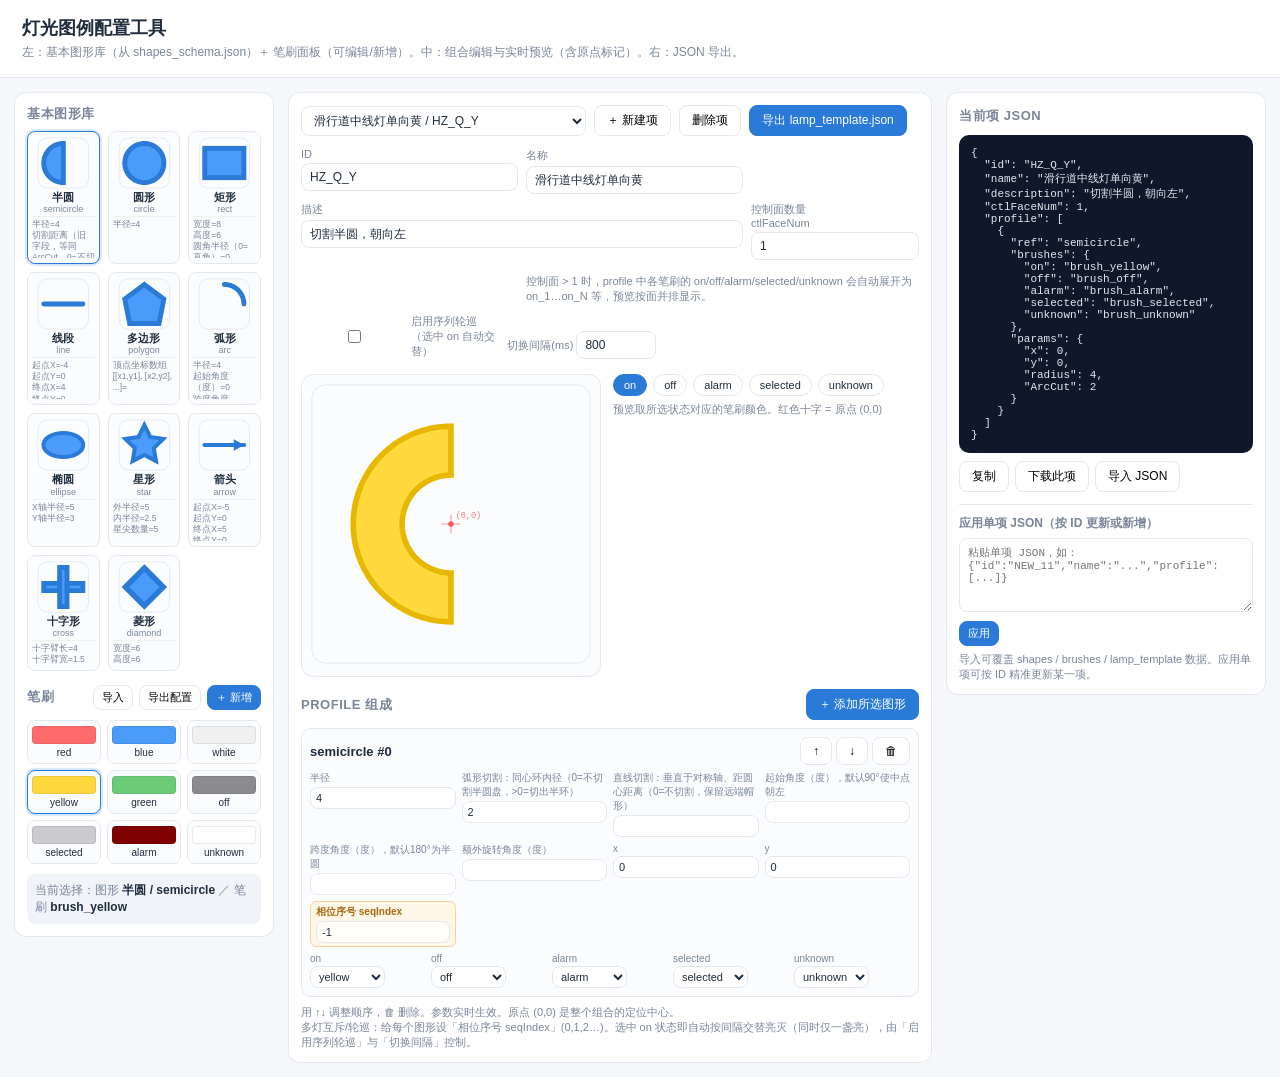
==== legend_editor.html @ 89cc8a4d "update" ====
<!DOCTYPE html>
<html lang="zh-CN">
<head>
<meta charset="utf-8"/>
<meta name="viewport" content="width=device-width, initial-scale=1"/>
<title>灯光图例配置工具</title>
<style>
  :root{
    --bg:#F5F7FA; --panel:#FFFFFF; --line:#E3E8EF; --ink:#1F2D3D;
    --muted:#7A8699; --accent:#2A7AD8; --accent2:#E6B800; --danger:#EF4444;
  }
  *{box-sizing:border-box}
  body{margin:0;font-family:-apple-system,"PingFang SC","Microsoft YaHei",sans-serif;
       background:var(--bg);color:var(--ink);font-size:13px}
  header{padding:16px 22px;background:var(--panel);border-bottom:1px solid var(--line)}
  header h1{margin:0;font-size:18px}
  header p{margin:4px 0 0;color:var(--muted);font-size:12px}
  .layout{display:grid;grid-template-columns:260px 1fr 320px;gap:14px;padding:14px;align-items:start}
  .panel{background:var(--panel);border:1px solid var(--line);border-radius:12px;padding:12px}
  .panel h2{font-size:13px;margin:2px 0 10px;color:var(--muted);font-weight:600;
            text-transform:uppercase;letter-spacing:.04em}

  /* ---- gallery (compact, full visibility) ---- */
  .gallery{display:grid;grid-template-columns:repeat(3,1fr);gap:8px}
  .gcard{border:1px solid var(--line);border-radius:8px;padding:5px 4px;text-align:center;
         cursor:pointer;background:#FBFCFE;transition:.15s;overflow:hidden}
  .gcard:hover{border-color:var(--accent)}
  .gcard.active{border-color:var(--accent);box-shadow:0 0 0 2px rgba(42,122,216,.18)}
  .gcard svg{display:block;margin:0 auto 2px;max-height:52px}
  .gcard .gname{font-size:11px;font-weight:600;color:var(--ink);margin-bottom:0;line-height:1.2}
  .gcard .gtype{font-size:9px;color:var(--muted);margin-bottom:2px}
  .gcard .ghint{font-size:8.5px;color:var(--muted);line-height:1.3;text-align:left;
                border-top:1px solid rgba(0,0,0,.05);padding-top:2px;margin-top:1px;
                max-height:42px;overflow:hidden}

  /* ---- swatches (editable) ---- */
  .swatches{display:grid;grid-template-columns:repeat(3,1fr);gap:6px}
  .sw{border:1px solid var(--line);border-radius:8px;padding:5px 4px;text-align:center;cursor:pointer;
      font-size:10px;background:#FBFCFE;transition:.12s;position:relative}
  .sw:hover{border-color:var(--accent)}
  .sw.active{border-color:var(--accent);box-shadow:0 0 0 2px rgba(42,122,216,.18)}
  .sw .chip{width:100%;height:18px;border-radius:4px;margin-bottom:3px;border:1px solid rgba(0,0,0,.08);
            position:relative;cursor:pointer}
  .sw .sname{font-size:10px;color:var(--ink);font-weight:500}
  .sw .del-btn{position:absolute;top:-4px;right:-4px;width:16px;height:16px;border-radius:50%;
               background:var(--danger);color:#fff;font-size:10px;line-height:16px;
               cursor:pointer;display:none;z-index:2}
  .sw:hover .del-btn{display:block}

  /* ---- brush editor panel ---- */
  .brush-editor{border:1px solid var(--line);border-radius:10px;padding:10px;margin-top:10px;
                 background:#FAFBFC;display:none}
  .brush-editor.open{display:block}
  .brush-editor h3{font-size:12px;margin:0 0 8px;color:var(--ink)}
  .brow{display:flex;gap:6px;align-items:center;margin-bottom:6px}
  .brow label{font-size:10px;color:var(--muted);min-width:52px}
  .brow input[type="text"],.brow input[type="number"],.brow input[type="color"]
        {font-size:11px;border:1px solid var(--line);border-radius:6px;padding:4px 6px}
  .brow input[type="color"]{width:32px;height:24px;padding:1px;cursor:pointer}
  .brow .color-wrap{display:flex;align-items:center;gap:4px}
  .brow .color-wrap span{font-size:10px;font-family:monospace}

  .status{margin-top:10px;font-size:12px;color:var(--muted);background:#F0F4F9;border-radius:8px;padding:8px}
  .status b{color:var(--ink)}

  .toolbar{display:flex;flex-wrap:wrap;gap:8px;align-items:center;margin-bottom:12px}
  select,input,textarea{font-family:inherit;font-size:12px;border:1px solid var(--line);
            border-radius:8px;padding:6px 8px;background:#fff;color:var(--ink)}
  button{cursor:pointer;border:1px solid var(--line);background:#fff;border-radius:8px;
         padding:6px 12px;font-size:12px;transition:.12s}
  button:hover{border-color:var(--accent);color:var(--accent)}
  button.primary{background:var(--accent);color:#fff;border-color:var(--accent)}
  button.danger:hover{border-color:var(--danger);color:var(--danger)}
  button.sm{padding:4px 8px;font-size:11px}
  .meta{display:grid;grid-template-columns:repeat(2,1fr);gap:8px;margin-bottom:12px}
  .meta label{display:block;font-size:11px;color:var(--muted);margin-bottom:3px}
  .meta input,.meta textarea{width:100%}
  .row{display:flex;gap:8px;align-items:center}
  .preview-wrap{display:flex;gap:12px;align-items:flex-start;margin-bottom:12px}
  .preview-box{flex:0 0 300px;background:#FBFCFE;border:1px solid var(--line);border-radius:12px;
               padding:8px;position:relative;overflow:hidden}
  .statebar{display:flex;gap:6px;flex-wrap:wrap;align-items:center}
  .pill{padding:4px 10px;border-radius:999px;border:1px solid var(--line);cursor:pointer;font-size:11px;background:#fff}
  .pill.active{background:var(--accent);color:#fff;border-color:var(--accent)}
  .prof-head{display:flex;justify-content:space-between;align-items:center;margin:6px 0 8px}
  .entry{border:1px solid var(--line);border-radius:10px;padding:8px;margin-bottom:8px;background:#FBFCFE}
  .entry .top{display:flex;justify-content:space-between;align-items:center;margin-bottom:6px}
  .entry .ref{font-weight:600}
  .entry .mini{display:flex;gap:4px}
  .params{display:grid;grid-template-columns:repeat(4,1fr);gap:6px}
  .params label{font-size:10px;color:var(--muted);display:block;margin-bottom:2px}
  .params input,.params textarea{width:100%;padding:4px 5px;font-size:11px}
  .brushes-row{display:grid;grid-template-columns:repeat(5,1fr);gap:5px;margin-top:6px}
  .brushes-row label{font-size:10px;color:var(--muted);display:block;margin-bottom:2px}
  .brushes-row select{padding:3px 4px;font-size:11px}
  .face-label{grid-column:1/5;font-size:10px;font-weight:600;color:var(--accent);
              background:#EAF1FB;padding:2px 6px;border-radius:5px;margin-top:4px}
  /* ---- sequence / phase control field ---- */
  .seq-idx-field{background:#FEF6E7;border:1px solid #F2D49B;border-radius:6px;padding:3px 5px}
  .seq-idx-field label{color:#A86A12 !important;font-weight:600}
  .seq-idx-field input{background:#FFFDF7}
  .seq-note{grid-column:1/5;font-size:9.5px;color:#A86A12;background:#FEF6E7;
            border:1px solid #F2D49B;border-radius:5px;padding:3px 6px;margin-top:4px;line-height:1.4}
  .pill.seq{background:#FFF7E6;border-color:#F2D49B;color:#A86A12}
  .pill.seq.active{background:#E6A817;color:#fff;border-color:#E6A817}
  pre{background:#0F172A;color:#E2E8F0;padding:12px;border-radius:10px;font-size:11px;
      max-height:62vh;overflow:auto;white-space:pre-wrap;margin:0}
  .right .btns{display:flex;gap:6px;margin-top:8px;flex-wrap:wrap}
  .hint{font-size:11px;color:var(--muted);margin-top:6px}
  .err{color:var(--danger);font-size:11px;min-height:14px}

  /* ---- brush blink animation (driven per-brush) ---- */
  @keyframes blinkAnim{0%,100%{opacity:1}50%{opacity:0.12}}
  .blink{animation:blinkAnim 700ms ease-in-out infinite}
</style>
</head>
<body>
<header>
  <h1>灯光图例配置工具</h1>
  <p>左：基本图形库（从 shapes_schema.json）＋ 笔刷面板（可编辑/新增）。中：组合编辑与实时预览（含原点标记）。右：JSON 导出。</p>
</header>
<div class="layout">
  <aside class="panel left">
    <div style="display:flex;justify-content:space-between;align-items:center;margin-bottom:8px">
      <h2 style="margin:0">基本图形库</h2>
    </div>
    <div id="gallery" class="gallery"></div>

    <h2 style="margin-top:14px;display:flex;justify-content:space-between;align-items:center">
      笔刷
      <span style="display:flex;gap:6px;flex-wrap:wrap">
        <button id="importBrushes" class="sm">导入</button>
        <button id="exportBrushes" class="sm">导出配置</button>
        <button id="addBrushBtn" class="sm primary">＋ 新增</button>
      </span>
    </h2>
    <div id="swatches" class="swatches"></div>
    <input type="file" id="brushFileIn" accept=".json" style="display:none"/>

    <!-- brush editor -->
    <div id="brushEditor" class="brush-editor">
      <h3>编辑笔刷 <span id="editBrushId" style="color:var(--accent)"></span></h3>
      <div class="brow"><label>ID</label><input id="be_id" placeholder="brush_xxx"/></div>
      <div class="brow"><label>填充色</label><div class="color-wrap"><input type="color" id="be_fill"/><span id="be_fill_txt"></span></div></div>
      <div class="brow"><label>描边色</label><div class="color-wrap"><input type="color" id="be_stroke"/><span id="be_stroke_txt"></span></div></div>
      <div class="brow"><label>描边宽</label><input type="number" id="be_sw" min="0" step="any"/></div>
      <div class="brow"><label>填充不透明</label><input type="number" id="be_fop" min="0" max="1" step="any"/></div>
      <div class="brow"><label>描边不透明</label><input type="number" id="be_sop" min="0" max="1" step="any"/></div>
      <div class="brow"><label><input type="checkbox" id="be_blink"/> 闪烁</label><input type="number" id="be_bint" min="0" step="any" placeholder="间隔ms 700" style="width:90px"/></div>
      <div class="brow" style="justify-content:flex-end;gap:6px;margin-top:8px">
        <button id="be_save" class="primary sm">保存</button>
        <button id="be_cancel" class="sm">取消</button>
      </div>
    </div>

    <div class="status">当前选择：图形 <b id="selShape">—</b> ／ 笔刷 <b id="selBrush">—</b></div>
  </aside>

  <main class="center panel">
    <div class="toolbar">
      <select id="itemSelect" title="选择要编辑的项"></select>
      <button id="newItem">＋ 新建项</button>
      <button id="delItem" class="danger">删除项</button>
      <button id="saveAll" class="primary">导出 lamp_template.json</button>
    </div>
    <div class="meta">
      <div><label>ID</label><input id="m_id" placeholder="如 HZ_Q_Y"/></div>
      <div><label>名称</label><input id="m_name" placeholder="滑行道中线灯单向黄"/></div>
      <div style="grid-column:1/3"><label>描述</label><input id="m_desc" placeholder="切割半圆，朝向左"/></div>
      <div><label>控制面数量<br/>ctlFaceNum</label><input id="m_ctlFaceNum" type="number" min="1" step="1" value="1"/></div>
      <div class="hint" style="grid-column:2/4">控制面 > 1 时，profile 中各笔刷的 on/off/alarm/selected/unknown 会自动展开为 on_1…on_N 等，预览按面并排显示。</div>
      <div style="grid-column:1/4;display:flex;gap:10px;align-items:flex-end;margin-top:2px">
        <label style="display:flex;gap:4px;align-items:center;font-size:11px;color:var(--muted)">
          <input type="checkbox" id="m_seqEnable"/> 启用序列轮巡（选中 on 自动交替）
        </label>
        <label style="font-size:11px;color:var(--muted)">切换间隔(ms)
          <input id="m_seqInterval" type="number" min="50" step="any" value="800" style="width:80px"/>
        </label>
      </div>
    </div>

    <div class="preview-wrap">
      <div class="preview-box"><div id="preview"></div></div>
      <div style="flex:1">
        <div class="statebar" id="statebar"></div>
        <div class="hint" id="previewHint">预览取所选状态对应的笔刷颜色。红色十字 = 原点 (0,0)</div>
      </div>
    </div>

    <div class="prof-head">
      <h2 style="margin:0">profile 组成</h2>
      <button id="addShape" class="primary">＋ 添加所选图形</button>
    </div>
    <div id="profileList"></div>
    <div class="hint">用 ↑↓ 调整顺序，🗑 删除。参数实时生效。原点 (0,0) 是整个组合的定位中心。<br/>
      多灯互斥/轮巡：给每个图形设「相位序号 seqIndex」(0,1,2…)。选中 on 状态即自动按间隔交替亮灭（同时仅一盏亮），由「启用序列轮巡」与「切换间隔」控制。</div>
  </main>

  <aside class="panel right">
    <h2>当前项 JSON</h2>
    <pre id="jsonOut"></pre>
    <div class="btns">
      <button id="copyJson">复制</button>
      <button id="downloadItem">下载此项</button>
      <button id="importBtn">导入 JSON</button>
      <input type="file" id="fileIn" accept=".json" style="display:none"/>
    </div>

    <!-- apply single item JSON -->
    <div style="margin-top:12px;border-top:1px solid var(--line);padding-top:10px">
      <h3 style="font-size:12px;margin:0 0 6px;color:var(--muted)">应用单项 JSON（按 ID 更新或新增）</h3>
      <textarea id="applyItemText" rows="5" placeholder='粘贴单项 JSON，如：{&quot;id&quot;:&quot;NEW_11&quot;,&quot;name&quot;:&quot;...&quot;,&quot;profile&quot;:[...]}' style="width:100%;font-size:11px;font-family:monospace;border-radius:8px"></textarea>
      <div style="display:flex;gap:6px;margin-top:6px">
        <button id="applyItemBtn" class="primary sm">应用</button>
        <span id="applyErr" class="err"></span>
      </div>
    </div>

    <div class="hint">导入可覆盖 shapes / brushes / lamp_template 数据。应用单项可按 ID 精准更新某一项。</div>
  </aside>
</div>
<script>
const SHAPES = {"version": "1.0", "description": "基础图形库 - 定义所有基本图形的参数结构", "shapes": {"semicircle": {"description": "半圆 - 默认朝向左侧 (startAngle=90, spanAngle=180)", "type": "semicircle", "defaultParams": {"radius": 4, "cutDistance": 0, "startAngle": 90, "spanAngle": 180, "rotation": 0, "fill": "${brush}", "stroke": "${brush.strokeColor}", "strokeWidth": "${brush.strokeWidth}", "opacity": "${brush.opacity}"}, "paramDescriptions": {"radius": "半径", "cutDistance": "切割距离（旧字段，等同 ArcCut，0=不切割，>0=保留不含圆心的部分）", "ArcCut": "弧形切割：同心环内径（0=不切割半圆盘，>0=切出半环）", "LineCut": "直线切割：垂直于对称轴、距圆心距离（0=不切割，保留远端帽形）", "startAngle": "起始角度（度），默认90°使中点朝左", "spanAngle": "跨度角度（度），默认180°为半圆", "rotation": "额外旋转角度（度）", "fill": "填充颜色", "stroke": "描边颜色", "strokeWidth": "描边宽度"}}, "circle": {"description": "圆形", "type": "circle", "defaultParams": {"radius": 4, "fill": "${brush}", "stroke": "${brush.strokeColor}", "strokeWidth": "${brush.strokeWidth}", "opacity": "${brush.opacity}"}, "paramDescriptions": {"radius": "半径", "fill": "填充颜色", "stroke": "描边颜色", "strokeWidth": "描边宽度"}}, "rect": {"description": "矩形（支持圆角）", "type": "rect", "defaultParams": {"width": 8, "height": 6, "rx": 0, "fill": "${brush}", "stroke": "${brush.strokeColor}", "strokeWidth": "${brush.strokeWidth}", "opacity": "${brush.opacity}"}, "paramDescriptions": {"width": "宽度", "height": "高度", "rx": "圆角半径（0=直角）", "fill": "填充颜色", "stroke": "描边颜色", "strokeWidth": "描边宽度"}}, "line": {"description": "线段", "type": "line", "defaultParams": {"x1": -4, "y1": 0, "x2": 4, "y2": 0, "stroke": "${brush.strokeColor}", "strokeWidth": "${brush.strokeWidth}", "opacity": "${brush.opacity}"}, "paramDescriptions": {"x1": "起点X", "y1": "起点Y", "x2": "终点X", "y2": "终点Y", "stroke": "描边颜色", "strokeWidth": "描边宽度"}}, "polygon": {"description": "多边形", "type": "polygon", "defaultParams": {"points": [], "fill": "${brush}", "stroke": "${brush.strokeColor}", "strokeWidth": "${brush.strokeWidth}", "opacity": "${brush.opacity}"}, "paramDescriptions": {"points": "顶点坐标数组 [[x1,y1], [x2,y2], ...]", "fill": "填充颜色", "stroke": "描边颜色", "strokeWidth": "描边宽度"}}, "arc": {"description": "弧形", "type": "arc", "defaultParams": {"radius": 4, "startAngle": 0, "spanAngle": 90, "stroke": "${brush.strokeColor}", "strokeWidth": "${brush.strokeWidth}", "opacity": "${brush.opacity}"}, "paramDescriptions": {"radius": "半径", "startAngle": "起始角度（度）", "spanAngle": "跨度角度（度）", "stroke": "描边颜色", "strokeWidth": "描边宽度"}}, "ellipse": {"description": "椭圆", "type": "ellipse", "defaultParams": {"rx": 5, "ry": 3, "fill": "${brush}", "stroke": "${brush.strokeColor}", "strokeWidth": "${brush.strokeWidth}", "opacity": "${brush.opacity}"}, "paramDescriptions": {"rx": "X轴半径", "ry": "Y轴半径", "fill": "填充颜色", "stroke": "描边颜色", "strokeWidth": "描边宽度"}}, "star": {"description": "星形", "type": "star", "defaultParams": {"outerRadius": 5, "innerRadius": 2.5, "numPoints": 5, "fill": "${brush}", "stroke": "${brush.strokeColor}", "strokeWidth": "${brush.strokeWidth}", "opacity": "${brush.opacity}"}, "paramDescriptions": {"outerRadius": "外半径", "innerRadius": "内半径", "numPoints": "星尖数量", "fill": "填充颜色", "stroke": "描边颜色", "strokeWidth": "描边宽度"}}, "arrow": {"description": "箭头", "type": "arrow", "defaultParams": {"x1": -5, "y1": 0, "x2": 5, "y2": 0, "headSize": 3, "fill": "${brush}", "stroke": "${brush.strokeColor}", "strokeWidth": "${brush.strokeWidth}", "opacity": "${brush.opacity}"}, "paramDescriptions": {"x1": "起点X", "y1": "起点Y", "x2": "终点X", "y2": "终点Y", "headSize": "箭头大小", "fill": "填充颜色", "stroke": "描边颜色", "strokeWidth": "描边宽度"}}, "cross": {"description": "十字形", "type": "cross", "defaultParams": {"size": 4, "width": 1.5, "fill": "${brush}", "stroke": "${brush.strokeColor}", "strokeWidth": "${brush.strokeWidth}", "opacity": "${brush.opacity}"}, "paramDescriptions": {"size": "十字臂长", "width": "十字臂宽", "fill": "填充颜色", "stroke": "描边颜色", "strokeWidth": "描边宽度"}}, "diamond": {"description": "菱形", "type": "diamond", "defaultParams": {"width": 6, "height": 6, "fill": "${brush}", "stroke": "${brush.strokeColor}", "strokeWidth": "${brush.strokeWidth}", "opacity": "${brush.opacity}"}, "paramDescriptions": {"width": "宽度", "height": "高度", "fill": "填充颜色", "stroke": "描边颜色", "strokeWidth": "描边宽度"}}}};
const BRUSHES = [{"id": "brush_red", "fillColor": "#FF6B6B", "strokeColor": "#CC4444", "strokeWidth": 1, "fillOpacity": 1, "strokeOpacity": 1, "blinkEnable": false, "blinkIntervalMs": 700}, {"id": "brush_blue", "fillColor": "#4A9BFA", "strokeColor": "#2A7AD8", "strokeWidth": 1, "fillOpacity": 1, "strokeOpacity": 1, "blinkEnable": false, "blinkIntervalMs": 700}, {"id": "brush_white", "fillColor": "#F0F0F0", "strokeColor": "#D0D0D0", "strokeWidth": 1, "fillOpacity": 1, "strokeOpacity": 1, "blinkEnable": false, "blinkIntervalMs": 700}, {"id": "brush_yellow", "fillColor": "#FFD93D", "strokeColor": "#E6B800", "strokeWidth": 1, "fillOpacity": 1, "strokeOpacity": 1, "blinkEnable": false, "blinkIntervalMs": 700}, {"id": "brush_green", "fillColor": "#6BCB77", "strokeColor": "#4AA85A", "strokeWidth": 1, "fillOpacity": 1, "strokeOpacity": 1, "blinkEnable": false, "blinkIntervalMs": 700}, {"id": "brush_off", "fillColor": "#8A8A8F", "strokeColor": "#8A8A8F", "strokeWidth": 1, "fillOpacity": 1, "strokeOpacity": 1, "blinkEnable": false, "blinkIntervalMs": 700}, {"id": "brush_selected", "fillColor": "#CBCBCD", "strokeColor": "#F2F2F2", "strokeWidth": 2, "fillOpacity": 1, "strokeOpacity": 1, "blinkEnable": false, "blinkIntervalMs": 700}, {"id": "brush_alarm", "fillColor": "#800000", "strokeColor": "#F2F2F2", "strokeWidth": 2, "fillOpacity": 1, "strokeOpacity": 1, "blinkEnable": true, "blinkIntervalMs": 700}, {"id": "brush_unknown", "fillColor": "#FFFFFF", "strokeColor": "#FFFFFF", "strokeWidth": 2, "fillOpacity": 1, "strokeOpacity": 1, "blinkEnable": false, "blinkIntervalMs": 700}];
let LAMP = [{"id": "HZ_Q_Y", "name": "滑行道中线灯单向黄", "description": "切割半圆，朝向左", "ctlFaceNum": 1, "profile": [{"ref": "semicircle", "brushes": {"on": "brush_yellow", "off": "brush_off", "alarm": "brush_alarm", "selected": "brush_selected", "unknown": "brush_unknown"}, "params": {"x": 0, "y": 0, "radius": 4, "ArcCut": 2}}]}, {"id": "HZ_Q_YY", "name": "滑行道中线灯双向黄", "description": "两个半圆组成双向灯", "ctlFaceNum": 1, "profile": [{"ref": "semicircle", "brushes": {"on": "brush_yellow", "off": "brush_off", "alarm": "brush_alarm", "selected": "brush_selected", "unknown": "brush_unknown"}, "params": {"x": 0, "y": 0, "radius": 4, "startAngle": 90, "spanAngle": 180}}, {"ref": "semicircle", "brushes": {"on": "brush_yellow", "off": "brush_off", "alarm": "brush_alarm", "selected": "brush_selected", "unknown": "brush_unknown"}, "params": {"x": 0, "y": 0, "radius": 4, "startAngle": 270, "spanAngle": 180}}, {"ref": "line", "params": {"x": 0, "y": 0, "x1": -4, "y1": 0, "x2": 4, "y2": 0}}]}, {"id": "HZ_Q_YG", "name": "滑行道中线灯半黄绿", "description": "上半黄，下半绿", "ctlFaceNum": 1, "profile": [{"ref": "semicircle", "brushes": {"on": "brush_yellow", "off": "brush_off", "alarm": "brush_alarm", "selected": "brush_selected", "unknown": "brush_unknown"}, "params": {"x": 0, "y": 0, "radius": 4, "startAngle": 90, "spanAngle": 180}}, {"ref": "semicircle", "brushes": {"on": "brush_green", "off": "brush_off", "alarm": "brush_alarm", "selected": "brush_selected", "unknown": "brush_unknown"}, "params": {"x": 0, "y": 0, "radius": 4, "startAngle": 270, "spanAngle": 180}}, {"ref": "line", "params": {"x": 0, "y": 0, "x1": -4, "y1": 0, "x2": 4, "y2": 0}}]}, {"id": "TZP", "name": "停止排灯", "description": "红色停止排灯（alarm 状态闪烁）", "ctlFaceNum": 1, "profile": [{"ref": "semicircle", "brushes": {"on": "brush_red", "off": "brush_off", "alarm": "brush_alarm", "selected": "brush_selected", "unknown": "brush_unknown"}, "params": {"x": 0, "y": 0, "radius": 5, "ArcCut": 2}}]}, {"id": "PAPI", "name": "坡度灯红白", "description": "2红2白四个矩形", "ctlFaceNum": 1, "profile": [{"ref": "rect", "brushes": {"on": "brush_red", "off": "brush_off", "alarm": "brush_alarm", "selected": "brush_selected", "unknown": "brush_unknown"}, "params": {"x": -8, "y": -4, "width": 14, "height": 6, "rx": 1}}, {"ref": "rect", "brushes": {"on": "brush_red", "off": "brush_off", "alarm": "brush_alarm", "selected": "brush_selected", "unknown": "brush_unknown"}, "params": {"x": 8, "y": -4, "width": 14, "height": 6, "rx": 1}}, {"ref": "rect", "brushes": {"on": "brush_white", "off": "brush_off", "alarm": "brush_alarm", "selected": "brush_selected", "unknown": "brush_unknown"}, "params": {"x": -8, "y": 4, "width": 14, "height": 6, "rx": 1}}, {"ref": "rect", "brushes": {"on": "brush_white", "off": "brush_off", "alarm": "brush_alarm", "selected": "brush_selected", "unknown": "brush_unknown"}, "params": {"x": 8, "y": 4, "width": 14, "height": 6, "rx": 1}}]}, {"id": "BJP_YY", "name": "标记牌双向黄（双控制面演示）", "description": "ctlFaceNum=2：两个控制面，面1黄/面2绿，演示多控制面展开", "ctlFaceNum": 2, "profile": [{"ref": "rect", "brushes": {"on_1": "brush_yellow", "on_2": "brush_green", "off_1": "brush_off", "off_2": "brush_off", "alarm_1": "brush_alarm", "alarm_2": "brush_alarm", "selected_1": "brush_selected", "selected_2": "brush_selected", "unknown_1": "brush_unknown", "unknown_2": "brush_unknown"}, "params": {"x": -6, "y": 0, "width": 10, "height": 8, "rx": 1}}, {"ref": "rect", "brushes": {"on_1": "brush_yellow", "on_2": "brush_green", "off_1": "brush_off", "off_2": "brush_off", "alarm_1": "brush_alarm", "alarm_2": "brush_alarm", "selected_1": "brush_selected", "selected_2": "brush_selected", "unknown_1": "brush_unknown", "unknown_2": "brush_unknown"}, "params": {"x": 6, "y": 0, "width": 10, "height": 8, "rx": 1}}]}, {"id": "PDJJD_L", "name": "跑道警戒灯立式", "description": "工字形警戒灯", "ctlFaceNum": 1, "profile": [{"ref": "rect", "brushes": {"on": "brush_yellow", "off": "brush_off", "alarm": "brush_alarm", "selected": "brush_selected", "unknown": "brush_unknown"}, "params": {"x": 0, "y": 0, "width": 6, "height": 12, "rx": 1}}, {"ref": "rect", "brushes": {"on": "brush_yellow", "off": "brush_off", "alarm": "brush_alarm", "selected": "brush_selected", "unknown": "brush_unknown"}, "params": {"x": 0, "y": -7, "width": 10, "height": 2}}, {"ref": "rect", "brushes": {"on": "brush_yellow", "off": "brush_off", "alarm": "brush_alarm", "selected": "brush_selected", "unknown": "brush_unknown"}, "params": {"x": 0, "y": 7, "width": 10, "height": 2}}]}, {"id": "GGD", "name": "高杆灯", "description": "高杆灯 - 大圆 + 内圈", "ctlFaceNum": 1, "profile": [{"ref": "circle", "brushes": {"on": "brush_white", "off": "brush_off", "alarm": "brush_alarm", "selected": "brush_selected", "unknown": "brush_unknown"}, "params": {"x": 0, "y": 0, "radius": 6}}, {"ref": "circle", "params": {"x": 0, "y": 0, "radius": 3, "fill": "#FFFFFF", "opacity": 0.3}}]}, {"id": "FXB", "name": "风向标", "description": "风向标 - 三角形 + 中心点", "ctlFaceNum": 1, "profile": [{"ref": "polygon", "brushes": {"on": "brush_white", "off": "brush_off", "alarm": "brush_alarm", "selected": "brush_selected", "unknown": "brush_unknown"}, "params": {"x": 0, "y": 0, "points": [[0, -6], [8, 0], [0, 6], [-2, 4], [-2, -4]]}}, {"ref": "circle", "params": {"x": 0, "y": 0, "radius": 2, "fill": "#FF0000", "stroke": "#CC0000", "strokeWidth": 0.5}}]}, {"id": "Sensor", "name": "微波传感器", "description": "传感器 - 半圆 + 弧线", "ctlFaceNum": 1, "profile": [{"ref": "semicircle", "brushes": {"on": "brush_white", "off": "brush_off", "alarm": "brush_alarm", "selected": "brush_selected", "unknown": "brush_unknown"}, "params": {"x": 0, "y": 0, "radius": 3, "startAngle": 270, "spanAngle": 180}}, {"ref": "arc", "params": {"x": 0, "y": 0, "radius": 4, "startAngle": 200, "spanAngle": 140}}]}, {"id": "SEQ_DEMO", "name": "双灯互斥轮巡演示（序列相位）", "description": "两个圆：左 seqIndex=0，右 seqIndex=1。预览选 seq_0/seq_1 看互斥，选 seq_cycle 看自动轮巡，同时仅一盏亮。", "ctlFaceNum": 1, "profile": [{"ref": "circle", "brushes": {"on": "brush_yellow", "off": "brush_off", "alarm": "brush_alarm", "selected": "brush_selected", "unknown": "brush_unknown"}, "params": {"radius": 2.5, "x": -4, "y": 0, "seqIndex": 0}}, {"ref": "circle", "brushes": {"on": "brush_yellow", "off": "brush_off", "alarm": "brush_alarm", "selected": "brush_selected", "unknown": "brush_unknown"}, "params": {"radius": 2.5, "x": 4, "y": 0, "seqIndex": 1}}], "seqEnable": true, "seqInterval": 800}];
</script>

<script>
/* ============ data ============ */
const SHAPE_ORDER = Object.keys(SHAPES.shapes);
const BRUSH_MAP = {}; BRUSHES.forEach(b => BRUSH_MAP[b.id] = b);

// Chinese names for shapes (from schema description field)
const SHAPE_CN = {};
Object.entries(SHAPES.shapes).forEach(([k,v]) => {
  // extract Chinese name from description before the first comma/dash
  const d = v.description || "";
  const m = d.match(/^[\u4e00-\u9fa5]+/);
  SHAPE_CN[k] = m ? m[0] : k;
});

const DEFAULTS = {
  semicircle:{radius:4,ArcCut:0,LineCut:0,startAngle:90,spanAngle:180,rotation:0,x:0,y:0,seqIndex:-1},
  circle:{radius:4,x:0,y:0,seqIndex:-1},
  ellipse:{rx:5,ry:3,x:0,y:0,seqIndex:-1},
  rect:{width:8,height:6,rx:0,x:0,y:0,seqIndex:-1},
  line:{x1:-4,y1:0,x2:4,y2:0,x:0,y:0,seqIndex:-1},
  polygon:{points:[[-3,-3],[3,-3],[4,2],[0,5],[-4,2]],x:0,y:0,seqIndex:-1},
  arc:{radius:4,startAngle:0,spanAngle:90,x:0,y:0,seqIndex:-1},
  star:{outerRadius:5,innerRadius:2.5,numPoints:5,x:0,y:0,rotation:0,seqIndex:-1},
  arrow:{x1:-5,y1:0,x2:5,y2:0,headSize:3,x:0,y:0,seqIndex:-1},
  cross:{size:4,width:1.5,x:0,y:0,seqIndex:-1},
  diamond:{width:6,height:6,x:0,y:0,seqIndex:-1}
};
const PARAM_KEYS = {
  semicircle:["radius","ArcCut","LineCut","startAngle","spanAngle","rotation","x","y","seqIndex"],
  circle:["radius","x","y","seqIndex"],
  ellipse:["rx","ry","x","y","seqIndex"],
  rect:["width","height","rx","x","y","seqIndex"],
  line:["x1","y1","x2","y2","x","y","seqIndex"],
  polygon:["points","x","y","seqIndex"],
  arc:["radius","startAngle","spanAngle","x","y","seqIndex"],
  star:["outerRadius","innerRadius","numPoints","x","y","rotation","seqIndex"],
  arrow:["x1","y1","x2","y2","headSize","x","y","seqIndex"],
  cross:["size","width","x","y","seqIndex"],
  diamond:["width","height","x","y","seqIndex"]
};
const STATES = ["on","off","alarm","selected","unknown"];

/* ============ state ============ */
let curIdx = 0;
let selShape = "semicircle";
let selBrush = "brush_yellow";
let previewState = "on";
let editingBrushIdx = -1;
let seqTimer = null;

/* ============ geometry ============ */
function rad(d){return d*Math.PI/180;}
function clamp(v,lo,hi){return Math.max(lo,Math.min(hi,v));}
function arcPts(r,s,e,n){n=n||64;const o=[];for(let i=0;i<=n;i++){const a=rad(s+(e-s)*i/n);o.push([r*Math.cos(a),r*Math.sin(a)]);}return o;}

function semicirclePath(R,arcCut,lineCut,s,e){
  const N=90;
  if(!(lineCut>0)){
    const outer=arcPts(R,s,e);
    const start=[R*Math.cos(rad(s)),R*Math.sin(rad(s))];
    const end=[R*Math.cos(rad(e)),R*Math.sin(rad(e))];
    if(arcCut>0){
      const inner=arcPts(arcCut,s,e);
      const iend=[arcCut*Math.cos(rad(e)),arcCut*Math.sin(rad(e))];
      const istart=[arcCut*Math.cos(rad(s)),arcCut*Math.sin(rad(s))];
      return [start].concat(outer,[end,iend],inner.slice().reverse(),[istart]);
    }
    return [start].concat(outer,[end]);
  }
  if(lineCut>=R) return [];
  const mA=rad((s+e)/2);
  const phi=Math.acos(clamp(lineCut/R,-1,1));
  const a1=mA-phi,a2=mA+phi;
  const seq=[];
  for(let i=0;i<=N;i++){const a=a1+(a2-a1)*i/N;seq.push([R*Math.cos(a),R*Math.sin(a)]);}
  const innerArc=(arcCut>0)&&(lineCut<arcCut);
  function onChord(a){const r=lineCut/Math.cos(a-mA);return [r*Math.cos(a),r*Math.sin(a)];}
  const M=48;
  if(innerArc){
    const phi2=Math.acos(clamp(lineCut/arcCut,-1,1));
    const b1=mA+phi2,b2=mA-phi2;
    for(let i=1;i<=M;i++) seq.push(onChord(a2+(b1-a2)*i/M));
    for(let i=0;i<=N;i++){const a=b1+(b2-b1)*i/N;seq.push([arcCut*Math.cos(a),arcCut*Math.sin(a)]);}
    for(let i=1;i<=M;i++) seq.push(onChord(b2+(a1-b2)*i/M));
  } else {
    for(let i=1;i<=M;i++) seq.push(onChord(a2+(a1-a2)*i/M));
  }
  return seq;
}
function shapePoints(item){
  const p=item.params,x=p.x||0,y=p.y||0,ref=item.ref,pts=[];
  if(ref==="semicircle"){const R=p.radius||4,cut=(p.ArcCut!=null?p.ArcCut:(p.cutDistance||0)),s=p.startAngle||90,e=s+(p.spanAngle||180);
    arcPts(R,s,e).forEach(q=>pts.push([x+q[0],y+q[1]]));if(cut>0)arcPts(cut,s,e).forEach(q=>pts.push([x+q[0],y+q[1]]));}
  else if(ref==="circle"){const R=p.radius||4;arcPts(R,0,360).forEach(q=>pts.push([x+q[0],y+q[1]]));}
  else if(ref==="rect"){const w=p.width||8,h=p.height||6;pts.push([x-w/2,y-h/2],[x+w/2,y+h/2],[x+w/2,y-h/2],[x-w/2,y+h/2]);}
  else if(ref==="line"){pts.push([x+(p.x1||0),y+(p.y1||0)],[x+(p.x2||0),y+(p.y2||0)]);}
  else if(ref==="polygon"){(p.points||[]).forEach(q=>pts.push([x+q[0],y+q[1]]));}
  else if(ref==="arc"){const R=p.radius||4,s=p.startAngle||0,e=s+(p.spanAngle||90);arcPts(R,s,e).forEach(q=>pts.push([x+q[0],y+q[1]]));}
  return pts;
}
/* Full symmetric geometric extent of a shape, so the view can center on the
   shape's TRUE geometric center (= its origin (x,y), i.e. (0,0) by default).
   Without this, a half-disk would be fit to its clipped bbox and the origin
   marker would drift off the shape's real center. */
function shapeFullExtent(item){
  const p=item.params,x=p.x||0,y=p.y||0,ref=item.ref;
  if(ref==="circle"||ref==="semicircle"||ref==="arc"){const R=p.radius||4;
    return [[x-R,y-R],[x+R,y-R],[x-R,y+R],[x+R,y+R]];}
  if(ref==="ellipse"){const rx=p.rx||5,ry=p.ry||3;
    return [[x-rx,y-ry],[x+rx,y-ry],[x-rx,y+ry],[x+rx,y+ry]];}
  if(ref==="rect"||ref==="diamond"){const w=(p.width||8)/2,h=(p.height||6)/2;
    return [[x-w,y-h],[x+w,y-h],[x-w,y+h],[x+w,y+h]];}
  if(ref==="star"){const oR=p.outerRadius||5;
    return [[x-oR,y-oR],[x+oR,y-oR],[x-oR,y+oR],[x+oR,y+oR]];}
  if(ref==="cross"){const sz=p.size||4;
    return [[x-sz,y-sz],[x+sz,y-sz],[x-sz,y+sz],[x+sz,y+sz]];}
  if(ref==="line"||ref==="arrow"){return [[x+(p.x1||0),y+(p.y1||0)],[x+(p.x2||0),y+(p.y2||0)]];}
  if(ref==="polygon"){return (p.points||[]).map(q=>[x+q[0],y+q[1]]);}
  return [];
}
function makeFit(profile,size){
  size=size||160;const span=size-10;
  let allp=[];
  profile.forEach(it=>{allp=allp.concat(shapePoints(it)); allp=allp.concat(shapeFullExtent(it));});
  if(allp.length===0) allp=[[0,0]];
  const xs=allp.map(p=>p[0]),ys=allp.map(p=>p[1]);
  const margin=0.4;
  const minx=Math.min.apply(null,xs)-margin,maxx=Math.max.apply(null,xs)+margin;
  const miny=Math.min.apply(null,ys)-margin,maxy=Math.max.apply(null,ys)+margin;
  const w=maxx-minx,h=maxy-miny,cx=(minx+maxx)/2,cy=(miny+maxy)/2;
  let S=Math.min(span/w,span/h);S=Math.min(S,26);
  const half=size/2;
  const rel=(mx,my)=>[half+(mx-cx)*S,half-(my-cy)*S];
  return {rel,S,cx,cy};
}
function strokePx(unit,S){return Math.min(unit*S,6);}
function curBrush(item,state){
  if(!item.brushes) return null;
  const id=item.brushes[state]||item.brushes["on"];
  return BRUSH_MAP[id]||null;
}
function renderItem(item,rel,S,state){
  const p=item.params,x=p.x||0,y=p.y||0,ref=item.ref;
  const hasBrush=!!item.brushes;
  const b=curBrush(item,state);
  const op = b ? (b.fillOpacity!=null?b.fillOpacity:(b.opacity!=null?b.opacity:1)) : (p.opacity!=null?p.opacity:1);
  const sop = b ? (b.strokeOpacity!=null?b.strokeOpacity:1) : 1;
  const isBlink = !!(b && b.blinkEnable);
  const blinkMs = (b && b.blinkIntervalMs) || 700;
  const rot=p.rotation||0;
  function RX(gx,gy){if(!rot)return [gx,gy];const dx=gx-x,dy=gy-y,a=rad(rot);
    return [x+dx*Math.cos(a)-dy*Math.sin(a), y+dx*Math.sin(a)+dy*Math.cos(a)];}
  function P(q){return rel(RX(q[0],q[1])[0],RX(q[0],q[1])[1]);}
  let fill,stroke,sw;
  if(b){fill=b.fillColor;stroke=b.strokeColor;sw=strokePx(b.strokeWidth,S);}
  else {fill=p.fill||"#888";stroke=p.stroke||"none";sw=0;}
  const out=[];
  if(ref==="semicircle"){
    const R=p.radius||4,arcCut=(p.ArcCut!=null?p.ArcCut:(p.cutDistance||0)),lineCut=(p.LineCut!=null?p.LineCut:(p.lineCut||0));
    const s=p.startAngle||90,e=s+(p.spanAngle||180);
    const seq=semicirclePath(R,arcCut,lineCut,s,e);
    if(seq.length){
      const d="M "+seq.map(q=>{const c=P([x+q[0],y+q[1]]);return c[0].toFixed(2)+","+c[1].toFixed(2);}).join(" L ")+" Z";
      out.push('<path d="'+d+'" fill="'+fill+'" stroke="'+stroke+'" stroke-width="'+sw.toFixed(2)+'" opacity="'+op+'" stroke-opacity="'+sop+'"/>');
    }
  } else if(ref==="circle"){
    const R=p.radius||4,seq=arcPts(R,0,360);
    const d="M "+seq.map(q=>{const c=P([x+q[0],y+q[1]]);return c[0].toFixed(2)+","+c[1].toFixed(2);}).join(" L ")+" Z";
    out.push('<path d="'+d+'" fill="'+fill+'" stroke="'+stroke+'" stroke-width="'+sw.toFixed(2)+'" opacity="'+op+'" stroke-opacity="'+sop+'"/>');
  } else if(ref==="ellipse"){
    const rx=p.rx||5,ry=p.ry||3,c=P([x,y]);
    out.push('<ellipse cx="'+c[0].toFixed(2)+'" cy="'+c[1].toFixed(2)+'" rx="'+(rx*S).toFixed(2)+'" ry="'+(ry*S).toFixed(2)+'" fill="'+fill+'" stroke="'+stroke+'" stroke-width="'+sw.toFixed(2)+'" opacity="'+op+'" stroke-opacity="'+sop+'"/>');
  } else if(ref==="rect"){
    const w=p.width||8,h=p.height||6,rx=p.rx||0;
    // SVG rect (x,y) is screen top-left; due to y-flip in P(), the math
    // bottom-left (y+h/2) maps to minimum screen_y → correct corner
    const c1=P([x-w/2,y+h/2]);const rxp=rx>0?Math.min(rx*S,w*S/2,h*S/2):0;
    out.push('<rect x="'+c1[0].toFixed(2)+'" y="'+c1[1].toFixed(2)+'" width="'+(w*S).toFixed(2)+'" height="'+(h*S).toFixed(2)+'" rx="'+rxp.toFixed(2)+'" fill="'+fill+'" stroke="'+stroke+'" stroke-width="'+sw.toFixed(2)+'" opacity="'+op+'" stroke-opacity="'+sop+'"/>');
  } else if(ref==="line"){
    const a=P([x+(p.x1||0),y+(p.y1||0)]),bb=P([x+(p.x2||0),y+(p.y2||0)]);
    out.push('<line x1="'+a[0].toFixed(2)+'" y1="'+a[1].toFixed(2)+'" x2="'+bb[0].toFixed(2)+'" y2="'+bb[1].toFixed(2)+'" stroke="'+stroke+'" stroke-width="'+sw.toFixed(2)+'" stroke-linecap="round" opacity="'+op+'" stroke-opacity="'+sop+'"/>');
  } else if(ref==="polygon"){
    const pts=p.points||[];
    if(pts.length){
      const d="M "+pts.map(q=>{const c=P([x+q[0],y+q[1]]);return c[0].toFixed(2)+","+c[1].toFixed(2);}).join(" L ")+" Z";
      out.push('<path d="'+d+'" fill="'+fill+'" stroke="'+stroke+'" stroke-width="'+sw.toFixed(2)+'" opacity="'+op+'" stroke-opacity="'+sop+'"/>');
    }
  } else if(ref==="arc"){
    const R=p.radius||4,s=p.startAngle||0,e=s+(p.spanAngle||90),seq=arcPts(R,s,e);
    const d="M "+seq.map(q=>{const c=P([x+q[0],y+q[1]]);return c[0].toFixed(2)+","+c[1].toFixed(2);}).join(" L ");
    out.push('<path d="'+d+'" fill="none" stroke="'+stroke+'" stroke-width="'+sw.toFixed(2)+'" stroke-linecap="round" opacity="'+op+'" stroke-opacity="'+sop+'"/>');
  } else if(ref==="star"){
    const oR=p.outerRadius||5,iR=p.innerRadius||2.5,n=p.numPoints||5,seq=[];
    for(let i=0;i<n*2;i++){const rr=(i%2)?iR:oR,a=rad(90+i*180/n);seq.push([x+rr*Math.cos(a),y+rr*Math.sin(a)]);}
    const d="M "+seq.map(q=>{const c=P(q);return c[0].toFixed(2)+","+c[1].toFixed(2);}).join(" L ")+" Z";
    out.push('<path d="'+d+'" fill="'+fill+'" stroke="'+stroke+'" stroke-width="'+sw.toFixed(2)+'" opacity="'+op+'" stroke-opacity="'+sop+'"/>');
  } else if(ref==="arrow"){
    const ax=x+(p.x1||0),ay=y+(p.y1||0),bx=x+(p.x2||0),by=y+(p.y2||0);
    const ang=Math.atan2(by-ay,bx-ax),hs=p.headSize||3;
    const p1=[bx-hs*Math.cos(ang-0.5),by-hs*Math.sin(ang-0.5)];
    const p2=[bx-hs*Math.cos(ang+0.5),by-hs*Math.sin(ang+0.5)];
    const a=P([ax,ay]),b=P([bx,by]),q1=P(p1),q2=P(p2);
    out.push('<line x1="'+a[0].toFixed(2)+'" y1="'+a[1].toFixed(2)+'" x2="'+b[0].toFixed(2)+'" y2="'+b[1].toFixed(2)+'" stroke="'+stroke+'" stroke-width="'+sw.toFixed(2)+'" stroke-linecap="round" opacity="'+op+'" stroke-opacity="'+sop+'"/>');
    out.push('<polygon points="'+b[0].toFixed(2)+','+b[1].toFixed(2)+' '+q1[0].toFixed(2)+','+q1[1].toFixed(2)+' '+q2[0].toFixed(2)+','+q2[1].toFixed(2)+'" fill="'+stroke+'" opacity="'+op+'" stroke-opacity="'+sop+'"/>');
  } else if(ref==="cross"){
    const sz=p.size||4,wd=p.width||1.5;
    const h1=P([x-sz,y-wd/2]),h2=P([x+sz,y-wd/2]),h3=P([x+sz,y+wd/2]),h4=P([x-sz,y+wd/2]);
    const v1=P([x-wd/2,y-sz]),v2=P([x+wd/2,y-sz]),v3=P([x+wd/2,y+sz]),v4=P([x-wd/2,y+sz]);
    out.push('<polygon points="'+[h1,h2,h3,h4].map(c=>c[0].toFixed(2)+','+c[1].toFixed(2)).join(' ')+'" fill="'+fill+'" stroke="'+stroke+'" stroke-width="'+sw.toFixed(2)+'" opacity="'+op+'" stroke-opacity="'+sop+'"/>');
    out.push('<polygon points="'+[v1,v2,v3,v4].map(c=>c[0].toFixed(2)+','+c[1].toFixed(2)).join(' ')+'" fill="'+fill+'" stroke="'+stroke+'" stroke-width="'+sw.toFixed(2)+'" opacity="'+op+'" stroke-opacity="'+sop+'"/>');
  } else if(ref==="diamond"){
    const w=p.width||6,h=p.height||6;
    const pts=[[x,y+h/2],[x+w/2,y],[x,y-h/2],[x-w/2,y]];
    out.push('<polygon points="'+pts.map(q=>{const c=P(q);return c[0].toFixed(2)+','+c[1].toFixed(2);}).join(' ')+'" fill="'+fill+'" stroke="'+stroke+'" stroke-width="'+sw.toFixed(2)+'" opacity="'+op+'" stroke-opacity="'+sop+'"/>');
  }
  let svg=out.join("");
  if(isBlink){
    svg='<g class="blink" style="animation-duration:'+blinkMs+'ms">'+svg+'</g>';
  }
  return svg;
}
function originMarkAt(rel,cr){
  cr=cr||10;
  const O=rel(0,0);
  return '<circle cx="'+O[0].toFixed(1)+'" cy="'+O[1].toFixed(1)+'" r="3" fill="#EF4444" opacity="0.8"/>'
    +'<line x1="'+(O[0]-cr).toFixed(1)+'" y1="'+O[1].toFixed(1)+'" x2="'+(O[0]+cr).toFixed(1)+'" y2="'+O[1].toFixed(1)+'" stroke="#EF4444" stroke-width="1" opacity="0.6"/>'
    +'<line x1="'+O[0].toFixed(1)+'" y1="'+(O[1]-cr).toFixed(1)+'" x2="'+O[0].toFixed(1)+'" y2="'+(O[1]+cr).toFixed(1)+'" stroke="#EF4444" stroke-width="1" opacity="0.6"/>'
    +'<text x="'+(O[0]+5).toFixed(1)+'" y="'+(O[1]-6).toFixed(1)+'" fill="#EF4444" font-size="9" font-family="monospace" opacity="0.7">(0,0)</text>';
}
function renderComposite(profile,state,size){
  size=size||300;
  const {rel,S}=makeFit(profile,size);
  const seqResolve=resolveSeqState(state,profile);
  let body="";
  profile.forEach((it,idx)=>{
    let itemState=state;
    if(seqResolve&&seqResolve.type==="seq"){
      itemState=effectiveStateForItem(seqResolve,it,idx);
    }
    body+=renderItem(it,rel,S,itemState);
  });
  return '<svg viewBox="0 0 '+size+' '+size+'" width="100%" height="100%">'
    +'<rect x="2" y="2" width="'+(size-4)+'" height="'+(size-4)+'" rx="14" fill="#FBFCFE" stroke="#E3E8EF"/>'
    +body+originMarkAt(rel)+'</svg>';
}
function renderSingle(ref,params,brushId,size){
  const item={ref:ref,brushes:{on:brushId,off:brushId,alarm:brushId,selected:brushId,unknown:brushId},params:params};
  // single-shape gallery render: no origin mark needed
  size=size||120;
  const {rel,S}=makeFit([item],size);
  let body=renderItem(item,rel,S,"on");
  return '<svg viewBox="0 0 '+size+' '+size+'" width="100%" height="100%">'
    +'<rect x="1" y="1" width="'+(size-2)+'" height="'+(size-2)+'" rx="10" fill="#FBFCFE" stroke="#E3E8EF"/>'
    +body+'</svg>';
}

/* ============ UI: gallery (reference-style) ============ */
function el(id){return document.getElementById(id);}
function desc(ref,key){try{return SHAPES.shapes[ref].paramDescriptions[key]||key;}catch(e){return key;}}

function buildHintText(ref){
  /* Build the parameter hint lines shown under each gallery card */
  const def = SHAPES.shapes[ref];
  if(!def) return "";
  const dp = def.defaultParams || {};
  const pd = def.paramDescriptions || {};
  const lines = [];

  // Show key params that define this shape's appearance
  const showKeys = Object.keys(dp).filter(k =>
    !["fill","stroke","strokeWidth","opacity","x","y"].includes(k)
  );

  showKeys.forEach(k => {
    const v = dp[k];
    const lbl = pd[k] || k;
    let vs = String(v);
    // truncate long arrays
    if(vs.length > 20) vs = vs.slice(0,20)+"…";
    lines.push(lbl+"="+vs);
  });

  // Special: direction hint for semicircle
  if(ref === "semicircle"){
    const sa = dp.startAngle || 90;
    const sp = dp.spanAngle || 180;
    const mid = ((sa + sp/2) % 360 + 360) % 360;
    const dirs = {0:"→ 右",90:"↑ 上",180:"← 左",270:"↓ 下"};
    let dir = "";
    Object.entries(dirs).forEach(([a,d]) => {
      if(Math.abs(mid - (+a)) < 5 || Math.abs(mid - (+a) - 360) < 5) dir = d;
    });
    if(dir) lines.push("→ 中点"+dir.replace(/→ /,"").replace(/./,c=>"→ "+c).slice(0,5));
  }

  return lines.join("\n");
}

function buildGallery(){
  const g=el("gallery");g.innerHTML="";
  SHAPE_ORDER.forEach(ref=>{
    const div=document.createElement("div");
    div.className="gcard"+(ref===selShape?" active":"");
    div.dataset.ref=ref;
    const params=JSON.parse(JSON.stringify(DEFAULTS[ref]));
    const cn = SHAPE_CN[ref] || ref;
    div.innerHTML=
      renderSingle(ref,params,"brush_blue",58)
      +'<div class="gname">'+cn+'</div>'
      +'<div class="gtype">'+ref+'</div>'
      +'<div class="ghint">'+buildHintText(ref).replace(/\n/g,'<br/>')+'</div>';
    div.onclick=()=>{selShape=ref;buildGallery();updateStatus();};
    g.appendChild(div);
  });
}

/* ============ UI: swatches (clickable + edit/delete) ============ */
function buildSwatches(){
  const s=el("swatches");s.innerHTML="";
  BRUSHES.forEach((b,idx)=>{
    const div=document.createElement("div");
    div.className="sw"+(b.id===selBrush?" active":"");
    div.dataset.id=b.id;
    div.dataset.idx=idx;
    div.innerHTML=
      '<div class="chip" style="background:'+b.fillColor+'" title="点击编辑 '+b.id+'"></div>'
      +'<div class="sname">'+b.id.replace("brush_","")+'</div>'
      +'<span class="del-btn" data-del-idx="'+idx+'" title="删除">&times;</span>';
    // click chip/name to select
    div.onclick=(ev)=>{
      if(ev.target.classList.contains("del-btn")) return;
      selBrush=b.id;buildSwatches();updateStatus();
    };
    // double-click or click chip to open editor
    const chip=div.querySelector(".chip");
    chip.onclick=(ev)=>{
      ev.stopPropagation();
      openBrushEditor(idx);
    };
    // delete
    const dbtn=div.querySelector(".del-btn");
    dbtn.onclick=(ev)=>{
      ev.stopPropagation();
      if(BRUSHES.length <= 1){alert("至少保留一个笔刷");return;}
      if(confirm("删除笔刷 "+b.id+" ?")){BRUSHES.splice(idx,1);buildSwatches();}
    };
    s.appendChild(div);
  });
}

/* ============ UI: brush editor ============ */
function openBrushEditor(idx){
  editingBrushIdx=idx;
  const ed=el("brushEditor");
  const b = idx >= 0 && idx < BRUSHES.length ? BRUSHES[idx] : null;
  ed.classList.add("open");
  el("editBrushId").textContent = b ? b.id : "(新笔刷)";
  el("be_id").value = b ? b.id : "brush_new";
  el("be_fill").value = b ? b.fillColor : "#808080";
  el("be_fill_txt").textContent = b ? b.fillColor : "#808080";
  el("be_stroke").value = b ? b.strokeColor : "#606060";
  el("be_stroke_txt").textContent = b ? b.strokeColor : "#606060";
  el("be_sw").value = b ? b.strokeWidth : 1;
  el("be_fop").value = b ? (b.fillOpacity!=null?b.fillOpacity:(b.opacity!=null?b.opacity:1)) : 1;
  el("be_sop").value = b ? (b.strokeOpacity!=null?b.strokeOpacity:1) : 1;
  el("be_blink").checked = !!(b && b.blinkEnable);
  el("be_bint").value = b ? (b.blinkIntervalMs||700) : 700;
}
function closeBrushEditor(){
  editingBrushIdx=-1;el("brushEditor").classList.remove("open");}
el("addBrushBtn").onclick=()=>{openBrushEditor(-1);};
el("be_cancel").onclick=()=>closeBrushEditor();

el("be_fill").oninput=function(){el("be_fill_txt").textContent=this.value;};
el("be_stroke").oninput=function(){el("be_stroke_txt").textContent=this.value;};

el("be_save").onclick=()=>{
  const id=el("be_id").value.trim();
  if(!id){alert("请输入笔刷 ID");return;}
  // parseFloat with explicit default: 0 and decimals are preserved (||1 would turn 0 into 1)
  const num=(eid,def)=>{const v=parseFloat(el(eid).value);return isNaN(v)?def:v;};
  const rec={
    id:id,
    fillColor:el("be_fill").value,
    strokeColor:el("be_stroke").value,
    strokeWidth:num("be_sw",1),
    fillOpacity:num("be_fop",1),
    strokeOpacity:num("be_sop",1),
    blinkEnable:el("be_blink").checked,
    blinkIntervalMs:num("be_bint",700)
  };
  if(editingBrushIdx>=0){
    Object.assign(BRUSHES[editingBrushIdx],rec);
    // update BRUSH_MAP too
    BRUSH_MAP[rec.id]=rec;
  } else {
    BRUSHES.push(rec);
    BRUSH_MAP[rec.id]=rec;
  }
  closeBrushEditor();
  buildSwatches();
  buildProfile(); // sync new/edited brush into profile dropdowns
  // re-render preview if using this brush
  renderPreview();
};

/* ============ status ============ */
function updateStatus(){
  el("selShape").textContent=(SHAPE_CN[selShape]||selShape)+" / "+selShape;
  el("selBrush").textContent=selBrush;
}

/* ============ item select / state bar / sequence ============ */
/* Detect if profile entries have seqIndex >= 0 (sequence mode).
   Returns {hasSeq:true, maxSeq:N} or {hasSeq:false} */
function detectSeqInfo(profile){
  if(!profile||!profile.length) return {hasSeq:false};
  let maxIdx=-1;
  profile.forEach(e=>{ const s=(e.params&&e.params.seqIndex!=null)?e.params.seqIndex:-1; if(s>maxIdx)maxIdx=s; });
  return {hasSeq:maxIdx>=0, maxSeq:maxIdx};
}
/* Map a sequence state (seq_0, seq_1, ..., seq_cycle) to actual on/off
   for each item. Returns the effective brush-state string per item. */
function resolveSeqState(state,profile){
  if(!state.startsWith("seq_")) return null; // not a sequence state
  if(state==="seq_cycle") return "cycle"; // special: handled by animation
  const target=parseInt(state.slice(4),10);
  if(isNaN(target)) return null;
  // returns a map function: (item,index) => effective state string
  return {type:"seq", target:target};
}
function effectiveStateForItem(seqResolve,item,idx){
  if(!seqResolve||seqResolve.type!=="seq") return null;
  const si=(item.params&&item.params.seqIndex!=null)?item.params.seqIndex:-1;
  return (si===seqResolve.target) ? "on" : "off";
}
function buildItemSelect(){
  const sel=el("itemSelect");sel.innerHTML="";
  LAMP.forEach((t,i)=>{
    const o=document.createElement("option");
    o.value=i;o.textContent=(t.name||t.id||("项"+i))+"  /  "+(t.id||"");
    sel.appendChild(o);
  });
  sel.value=curIdx;
}
function buildStateBar(){
  const sb=el("statebar");sb.innerHTML="";
  const t=LAMP[curIdx];
  const faces=(t&&t.ctlFaceNum)||1;
  // Build effective state list: expand "on" → on_1..on_N when faces>1
  const effStates=[];
  STATES.forEach(st=>{
    if(st==="on"&&faces>1){
      for(let f=1;f<=faces;f++) effStates.push("on_"+f);
    } else {
      effStates.push(st);
    }
  });
  // No separate seq buttons — sequence cycle runs automatically under "on"
  effStates.forEach(st=>{
    const d=document.createElement("span");
    d.className="pill"+(st===previewState?" active":"");
    d.textContent=st;
    d.onclick=()=>{previewState=st;buildStateBar();renderPreview();};
    sb.appendChild(d);
  });
}

function renderPreview(){
  const t=LAMP[curIdx];if(!t)return;
  // Clear any running sequence-cycle timer
  if(seqTimer){clearInterval(seqTimer);seqTimer=null;}
  // When previewing "on" (or a face's on state) and the profile has a sequence
  // config, automatically run the cycle (mutual-exclusion / rotating lights).
  const seqInfo=detectSeqInfo(t.profile);
  const inOnState=/^on(_|$)/.test(previewState);
  const seqEnabled=(t.seqEnable!==false);
  const steps=seqInfo.maxSeq+1;
  if(inOnState && seqInfo.hasSeq && seqEnabled && steps>1){
    const interval=((t.seqInterval!=null)?t.seqInterval:800);
    let step=0;
    const tick=()=>{ el("preview").innerHTML=renderComposite(t.profile||[],"seq_"+step,300); step=(step+1)%steps; };
    tick();
    seqTimer=setInterval(tick,interval);
  } else {
    el("preview").innerHTML=renderComposite(t.profile||[],previewState,300);
  }
}
function renderJson(){
  const t=LAMP[curIdx];if(!t)return;
  el("jsonOut").textContent=JSON.stringify(t,null,2);
}

/* ============ profile list ============ */
function buildProfile(){
  const wrap=el("profileList");wrap.innerHTML="";
  const t=LAMP[curIdx];if(!t||!t.profile)return;
  t.profile.forEach((entry,idx)=>{
    const div=document.createElement("div");div.className="entry";
    const ref=entry.ref;
    let html='<div class="top"><span class="ref">'+ref+' #'+idx+'</span><span class="mini">'
      +'<button data-act="up" data-i="'+idx+'">↑</button>'
      +'<button data-act="down" data-i="'+idx+'">↓</button>'
      +'<button data-act="del" data-i="'+idx+'" class="danger">🗑</button></span></div>';
    html+='<div class="params">';
    PARAM_KEYS[ref].forEach(key=>{
      const val=entry.params[key];
      const isColor=(key==="stroke");
      const isPoints=(key==="points");
      const isSeqIdx=(key==="seqIndex");
      const labelTxt=isSeqIdx?"相位序号 seqIndex":desc(ref,key);
      if(isPoints){
        html+='<div style="grid-column:1/5"><label>'+labelTxt+'（坐标数组）</label>'
          +'<textarea data-pk="'+key+'" data-i="'+idx+'" rows="2">'+JSON.stringify(val)+'</textarea></div>';
      } else if(isColor){
        html+='<div><label>'+labelTxt+'</label><input type="text" data-pk="'+key+'" data-i="'+idx+'" value="'+(val||"")+'"/></div>';
      } else if(isSeqIdx){
        html+='<div class="seq-idx-field"><label>'+labelTxt+'</label>'
          +'<input type="number" min="-1" step="1" data-pk="'+key+'" data-i="'+idx+'" value="'+(val!=null?val:"-1")+'" title="-1=不参与序列；0,1,2…=第几步亮"/></div>';
      } else {
        html+='<div><label>'+labelTxt+'</label><input type="number" step="any" data-pk="'+key+'" data-i="'+idx+'" value="'+(val!=null?val:"")+'"/></div>';
      }
    });
    html+='</div>';
    html+='<div class="brushes-row">';
    const faces=t.ctlFaceNum||1;
    // Single row: expand "on" into on_1..on_N when faces>1
    const effStates=[];
    STATES.forEach(st=>{
      if(st==="on"&&faces>1){
        for(let f=1;f<=faces;f++) effStates.push(st+"_"+f);
      } else {
        effStates.push(st);
      }
    });
    effStates.forEach(st=>{
      const cur=(entry.brushes&&entry.brushes[st])||"";
      let opts='<option value="">—</option>';
      BRUSHES.forEach(b=>{opts+='<option value="'+b.id+'"'+(b.id===cur?" selected":"")+'>'+b.id.replace("brush_","")+'</option>';});
      html+='<div><label>'+st+'</label><select data-bk="'+st+'" data-i="'+idx+'">'+opts+'</select></div>';
    });
    html+='</div>';
    // Sequence note per entry
    const si=(entry.params&&entry.params.seqIndex!=null)?entry.params.seqIndex:-1;
    if(si>=0){
      html+='<div class="seq-note">相位 '+si+'：选中「on」状态（或 on_'+si+'）时本图形亮起；序列自动轮巡时本图形在相位 '+si+' 亮、其余相位灭。</div>';
    }
    div.innerHTML=html;
    wrap.appendChild(div);
  });
}

function renderCurrent(){
  // Clear any running sequence-cycle timer when switching items
  if(seqTimer){clearInterval(seqTimer);seqTimer=null;}
  const t=LAMP[curIdx];if(!t){return;}
  el("m_id").value=t.id||"";
  el("m_name").value=t.name||"";
  el("m_desc").value=t.description||"";
  const oldVal=el("m_ctlFaceNum").value;
  el("m_ctlFaceNum").value=t.ctlFaceNum||1;
  // Sequence cycle config
  const seqInfo=detectSeqInfo(t.profile);
  el("m_seqEnable").checked=(seqInfo.hasSeq)?(t.seqEnable!==false):false;
  el("m_seqInterval").value=(t.seqInterval!=null)?t.seqInterval:800;
  // Reset previewState if current state doesn't match face config
  const faces=t.ctlFaceNum||1;
  const oldFaces=(oldVal&&parseInt(oldVal,10))||1;
  if(faces>oldFaces) migrateBrushesForFaces(t,oldFaces,faces);
  if(faces>1&&previewState==="on") previewState="on_1";
  if(faces<=1&&/^on_\d+$/.test(previewState)) previewState="on";
  buildItemSelect();
  buildStateBar();
  buildProfile();
  renderPreview();
  renderJson();
}
function fullRender(){renderCurrent();}

/* ============ events ============ */
el("profileList").addEventListener("click",e=>{
  const btn=e.target.closest("button[data-act]");if(!btn)return;
  const i=+btn.dataset.i, act=btn.dataset.act, t=LAMP[curIdx];
  if(act==="del"){t.profile.splice(i,1);}
  else if(act==="up"&&i>0){const a=t.profile;const x=a[i];a[i]=a[i-1];a[i-1]=x;}
  else if(act==="down"&&i<t.profile.length-1){const a=t.profile;const x=a[i];a[i]=a[i+1];a[i+1]=x;}
  buildProfile();renderPreview();renderJson();
});
el("profileList").addEventListener("input",e=>{
  const t=LAMP[curIdx];
  if(e.target.dataset.pk!=null){
    const i=+e.target.dataset.i,key=e.target.dataset.pk;
    let v=e.target.value;
    if(key==="points"){ try{ t.profile[i].params[key]=JSON.parse(v); e.target.style.borderColor=""; }catch(err){ e.target.style.borderColor="#EF4444"; return; } }
    else if(key==="stroke"){ t.profile[i].params[key]=v; }
    else { if(v===""||v==null){/*keep*/} else {v=parseFloat(v); if(isNaN(v))return;} t.profile[i].params[key]=v; }
    // If seqIndex changed, refresh state bar so seq buttons appear/disappear
    if(key==="seqIndex") buildStateBar();
    renderPreview();renderJson();
  }
});
el("profileList").addEventListener("change",e=>{
  const t=LAMP[curIdx];
  if(e.target.dataset.bk!=null){
    const i=+e.target.dataset.i,st=e.target.dataset.bk,val=e.target.value;
    if(!t.profile[i].brushes)t.profile[i].brushes={};
    t.profile[i].brushes[st]=val||undefined;
    renderPreview();renderJson();
  }
});

const META_MAP={m_id:"id",m_name:"name",m_desc:"description",m_ctlFaceNum:"ctlFaceNum"};
/* ============ migrate brushes when ctlFaceNum changes ============ */
function migrateBrushesForFaces(item,oldFaces,newFaces){
  if(!item.profile) return;
  oldFaces=oldFaces||1; newFaces=newFaces||1;
  if(newFaces<=oldFaces) return; // only need to expand, never shrink keys
  item.profile.forEach(entry=>{
    if(!entry.brushes) entry.brushes={};
    const b=entry.brushes;
    // Copy plain "on" → "on_1" (first time only)
    if(oldFaces===1&&b.on!=null&&!b.on_1) b.on_1=b.on;
    // For each state that should expand, seed new face keys from face-1 or "on_N"
    STATES.forEach(st=>{
      const srcKey=(st==="on")?"on_1":st;
      for(let f=oldFaces+1; f<=newFaces; f++){
        const dstKey=(st==="on")?(st+"_"+f):st;
        if(b[dstKey]==null){
          // try to copy from previous face's same state
          const prevKey=(st==="on")?("on_"+(f-1)):st;
          b[dstKey]=(b[prevKey]!=null)?b[prevKey]:(b[srcKey]!=null?b[srcKey]:"");
        }
      }
    });
    // Remove plain "on" key when faces>1 (keep only on_N)
    if(newFaces>1 && b.on!=null && b.on_1!=null){ delete b.on; }
  });
}

function bindMeta(){
  Object.keys(META_MAP).forEach(eid=>{
    el(eid).addEventListener("input",()=>{
      const t=LAMP[curIdx];if(!t)return;
      let v=el(eid).value;
      if(META_MAP[eid]==="ctlFaceNum"){ v=parseInt(v,10)||1; if(v<1)v=1; el(eid).value=v; }
      t[META_MAP[eid]]=v;
      if(META_MAP[eid]==="ctlFaceNum"){
        const oldFaces=t.ctlFaceNum||1;
        if(v>1&&previewState==="on") previewState="on_1";
        if(v>oldFaces) migrateBrushesForFaces(t,oldFaces,v);
        buildStateBar(); buildProfile(); renderPreview(); renderJson();
      }
      buildItemSelect(); renderJson();
    });
  });
}
/* ============ sequence cycle config ============ */
el("m_seqEnable").addEventListener("change",()=>{
  const t=LAMP[curIdx];if(!t)return;
  t.seqEnable=el("m_seqEnable").checked;
  renderJson(); renderPreview();
});
el("m_seqInterval").addEventListener("input",()=>{
  const t=LAMP[curIdx];if(!t)return;
  let v=parseFloat(el("m_seqInterval").value);
  if(isNaN(v)||v<50)v=50;
  t.seqInterval=v;
  renderJson(); renderPreview();
});

el("itemSelect").addEventListener("change",e=>{curIdx=+e.target.value;renderCurrent();});
el("addShape").addEventListener("click",()=>{
  const t=LAMP[curIdx];if(!t){alert("请先新建或选择一项");return;}
  if(!t.profile)t.profile=[];
  const params=JSON.parse(JSON.stringify(DEFAULTS[selShape]));
  const faces=t.ctlFaceNum||1;
  const brushes={};
  // Same expansion as buildProfile: expand "on" → on_1..on_N
  STATES.forEach(st=>{
    if(st==="on"&&faces>1){
      for(let f=1;f<=faces;f++) brushes[st+"_"+f]=selBrush;
    } else {
      brushes[st]=selBrush;
    }
  });
  t.profile.push({ref:selShape,brushes:brushes,params:params});
  buildProfile();renderPreview();renderJson();
});
el("newItem").addEventListener("click",()=>{
  const n="NEW_"+(LAMP.length+1);
  LAMP.push({id:n,name:"新建灯光",description:"",ctlFaceNum:1,profile:[]});
  curIdx=LAMP.length-1;renderCurrent();
});
el("delItem").addEventListener("click",()=>{
  if(LAMP.length<=1){alert("至少保留一项");return;}
  LAMP.splice(curIdx,1);curIdx=Math.max(0,curIdx-1);renderCurrent();
});
el("saveAll").addEventListener("click",()=>download("lamp_template.json",JSON.stringify(LAMP,null,2)));
el("exportBrushes").addEventListener("click",()=>download("brushes_config.json",JSON.stringify(BRUSHES,null,2)));
el("importBrushes").onclick=()=>el("brushFileIn").click();
el("brushFileIn").addEventListener("change",e=>{
  const f=e.target.files[0];if(!f)return;
  const rd=new FileReader();
  rd.onload=()=>{
    try{
      const data=JSON.parse(rd.result);
      const arr = Array.isArray(data) ? data : (Array.isArray(data.brushes)?data.brushes:null);
      if(!arr || !arr.length || !arr.every(b=>b && b.fillColor!=null && b.strokeColor!=null)){
        alert("不是有效的笔刷数组（每项需含 fillColor / strokeColor）");return;
      }
      BRUSHES.length=0; arr.forEach(b=>{BRUSHES.push(b);BRUSH_MAP[b.id]=b;});
      buildSwatches(); renderPreview(); renderJson();
    }catch(err){ alert("解析失败："+err.message); }
  };
  rd.readAsText(f); e.target.value="";
});
el("downloadItem").addEventListener("click",()=>download((LAMP[curIdx].id||"item")+".json",JSON.stringify(LAMP[curIdx],null,2)));
el("copyJson").addEventListener("click",()=>{
  navigator.clipboard.writeText(JSON.stringify(LAMP[curIdx],null,2)).then(()=>{
    const b=el("copyJson");const o=b.textContent;b.textContent="已复制 ✓";setTimeout(()=>b.textContent=o,1200);
  });
});
el("importBtn").onclick=()=>el("fileIn").click();
el("fileIn").addEventListener("change",e=>{
  const f=e.target.files[0];if(!f)return;
  const rd=new FileReader();
  rd.onload=()=>{
    try{
      const data=JSON.parse(rd.result);
      if(Array.isArray(data)){
        // distinguish a brushes array (each has fillColor/strokeColor) from a lamp template array
        const looksLikeBrushes = data.length>0 && data.every(b=>b && b.fillColor!=null && b.strokeColor!=null);
        if(looksLikeBrushes){ BRUSHES.length=0;data.forEach(b=>{BRUSHES.push(b);BRUSH_MAP[b.id]=b;});buildSwatches();renderPreview(); }
        else { LAMP=data; curIdx=0; }
      }
      else if(data.shapes){ Object.assign(SHAPES,data); rebuildAll(); }
      else if(Array.isArray(data.brushes)){ BRUSHES.length=0;data.brushes.forEach(b=>{BRUSHES.push(b);BRUSH_MAP[b.id]=b;});buildSwatches();renderPreview(); }
      else if(data.id||data.ref){ LAMP.push(data); curIdx=LAMP.length-1; }
      fullRender();
    }catch(err){ alert("解析失败："+err.message); }
  };
  rd.readAsText(f);
  e.target.value="";
});
function rebuildAll(){buildGallery();buildSwatches();}

/* ============ apply single item JSON (by ID: update or insert) ============ */
el("applyItemBtn").addEventListener("click",()=>{
  const txt=el("applyItemText").value.trim();
  el("applyErr").textContent="";
  if(!txt){el("applyErr").textContent="请粘贴 JSON";return;}
  try{
    const item=JSON.parse(txt);
    if(!item.id){el("applyErr").textContent="JSON 必须包含 id 字段";return;}
    // find existing index by id
    const idx=LAMP.findIndex(t=>t.id===item.id);
    if(idx>=0){
      Object.assign(LAMP[idx],item);
      curIdx=idx;
      el("applyErr").textContent="已更新项 "+item.id;
      el("applyErr").style.color="#16A34A";
    } else {
      LAMP.push(item);
      curIdx=LAMP.length-1;
      el("applyErr").textContent="已新增项 "+item.id;
      el("applyErr").style.color="#2A7AD8";
    }
    fullRender();
  }catch(err){
    el("applyErr").textContent="解析失败："+err.message;el("applyErr").style.color="";
  }
});

function download(name,text){
  const blob=new Blob([text],{type:"application/json"});
  const a=document.createElement("a");a.href=URL.createObjectURL(blob);a.download=name;a.click();
  setTimeout(()=>URL.revokeObjectURL(a.href),1500);
}

/* ============ init ============ */
buildGallery();buildSwatches();updateStatus();bindMeta();
if(!LAMP.length){LAMP.push({id:"NEW_1",name:"新建灯光",description:"",profile:[]});}
curIdx=Math.min(curIdx,LAMP.length-1);
renderCurrent();
</script>

</body>
</html>
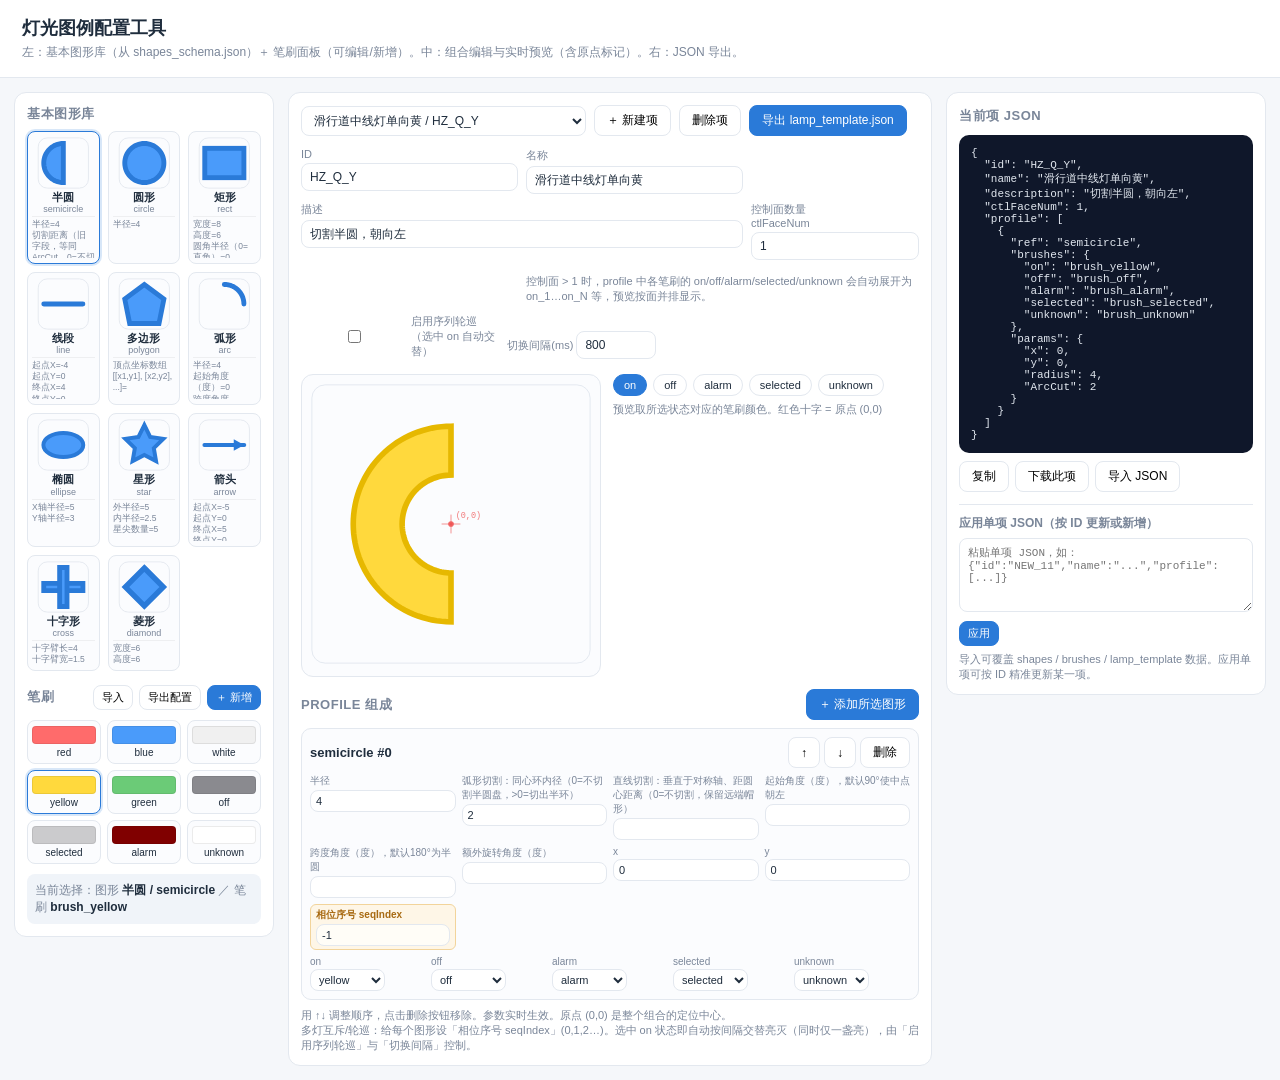
==== commit 0b293644: "修复功能异常：白底主题 + 自定义弹窗 + 导入等功能恢复 - 修复 extractor.js 两个函数缺 async 导致 main.js 整体解析失败、导入/下载/预览等全部失灵的致命 bug -" ====
--- a/legend_editor.html
+++ b/legend_editor.html
@@ -192,7 +192,7 @@
       <button id="addShape" class="primary">＋ 添加所选图形</button>
     </div>
     <div id="profileList"></div>
-    <div class="hint">用 ↑↓ 调整顺序，🗑 删除。参数实时生效。原点 (0,0) 是整个组合的定位中心。<br/>
+    <div class="hint">用 ↑↓ 调整顺序，点击删除按钮移除。参数实时生效。原点 (0,0) 是整个组合的定位中心。<br/>
       多灯互斥/轮巡：给每个图形设「相位序号 seqIndex」(0,1,2…)。选中 on 状态即自动按间隔交替亮灭（同时仅一盏亮），由「启用序列轮巡」与「切换间隔」控制。</div>
   </main>
 
@@ -566,10 +566,10 @@
     };
     // delete
     const dbtn=div.querySelector(".del-btn");
-    dbtn.onclick=(ev)=>{
+    dbtn.onclick=async (ev)=>{
       ev.stopPropagation();
-      if(BRUSHES.length <= 1){alert("至少保留一个笔刷");return;}
-      if(confirm("删除笔刷 "+b.id+" ?")){BRUSHES.splice(idx,1);buildSwatches();}
+      if(BRUSHES.length <= 1){window.AppDialog.alert("至少保留一个笔刷");return;}
+      if(await window.AppDialog.confirm("删除笔刷 "+b.id+" ?","删除笔刷",true)){BRUSHES.splice(idx,1);buildSwatches();}
     };
     s.appendChild(div);
   });
@@ -603,7 +603,7 @@
 
 el("be_save").onclick=()=>{
   const id=el("be_id").value.trim();
-  if(!id){alert("请输入笔刷 ID");return;}
+  if(!id){window.AppDialog.alert("请输入笔刷 ID");return;}
   // parseFloat with explicit default: 0 and decimals are preserved (||1 would turn 0 into 1)
   const num=(eid,def)=>{const v=parseFloat(el(eid).value);return isNaN(v)?def:v;};
   const rec={
@@ -728,7 +728,7 @@
     let html='<div class="top"><span class="ref">'+ref+' #'+idx+'</span><span class="mini">'
       +'<button data-act="up" data-i="'+idx+'">↑</button>'
       +'<button data-act="down" data-i="'+idx+'">↓</button>'
-      +'<button data-act="del" data-i="'+idx+'" class="danger">🗑</button></span></div>';
+      +'<button data-act="del" data-i="'+idx+'" class="danger">删除</button></span></div>';
     html+='<div class="params">';
     PARAM_KEYS[ref].forEach(key=>{
       const val=entry.params[key];
@@ -897,7 +897,7 @@
 
 el("itemSelect").addEventListener("change",e=>{curIdx=+e.target.value;renderCurrent();});
 el("addShape").addEventListener("click",()=>{
-  const t=LAMP[curIdx];if(!t){alert("请先新建或选择一项");return;}
+  const t=LAMP[curIdx];if(!t){window.AppDialog.alert("请先新建或选择一项");return;}
   if(!t.profile)t.profile=[];
   const params=JSON.parse(JSON.stringify(DEFAULTS[selShape]));
   const faces=t.ctlFaceNum||1;
@@ -918,8 +918,8 @@
   LAMP.push({id:n,name:"新建灯光",description:"",ctlFaceNum:1,profile:[]});
   curIdx=LAMP.length-1;renderCurrent();
 });
-el("delItem").addEventListener("click",()=>{
-  if(LAMP.length<=1){alert("至少保留一项");return;}
+el("delItem").addEventListener("click",async ()=>{
+  if(LAMP.length<=1){window.AppDialog.alert("至少保留一项");return;}
   LAMP.splice(curIdx,1);curIdx=Math.max(0,curIdx-1);renderCurrent();
 });
 el("saveAll").addEventListener("click",()=>download("lamp_template.json",JSON.stringify(LAMP,null,2)));
@@ -933,18 +933,18 @@
       const data=JSON.parse(rd.result);
       const arr = Array.isArray(data) ? data : (Array.isArray(data.brushes)?data.brushes:null);
       if(!arr || !arr.length || !arr.every(b=>b && b.fillColor!=null && b.strokeColor!=null)){
-        alert("不是有效的笔刷数组（每项需含 fillColor / strokeColor）");return;
+        window.AppDialog.alert("不是有效的笔刷数组（每项需含 fillColor / strokeColor）");return;
       }
       BRUSHES.length=0; arr.forEach(b=>{BRUSHES.push(b);BRUSH_MAP[b.id]=b;});
       buildSwatches(); renderPreview(); renderJson();
-    }catch(err){ alert("解析失败："+err.message); }
+    }catch(err){ window.AppDialog.alert("解析失败："+err.message); }
   };
   rd.readAsText(f); e.target.value="";
 });
 el("downloadItem").addEventListener("click",()=>download((LAMP[curIdx].id||"item")+".json",JSON.stringify(LAMP[curIdx],null,2)));
 el("copyJson").addEventListener("click",()=>{
   navigator.clipboard.writeText(JSON.stringify(LAMP[curIdx],null,2)).then(()=>{
-    const b=el("copyJson");const o=b.textContent;b.textContent="已复制 ✓";setTimeout(()=>b.textContent=o,1200);
+    const b=el("copyJson");const o=b.textContent;b.textContent="已复制";setTimeout(()=>b.textContent=o,1200);
   });
 });
 el("importBtn").onclick=()=>el("fileIn").click();
@@ -964,7 +964,7 @@
       else if(Array.isArray(data.brushes)){ BRUSHES.length=0;data.brushes.forEach(b=>{BRUSHES.push(b);BRUSH_MAP[b.id]=b;});buildSwatches();renderPreview(); }
       else if(data.id||data.ref){ LAMP.push(data); curIdx=LAMP.length-1; }
       fullRender();
-    }catch(err){ alert("解析失败："+err.message); }
+    }catch(err){ window.AppDialog.alert("解析失败："+err.message); }
   };
   rd.readAsText(f);
   e.target.value="";
@@ -1011,5 +1011,8 @@
 renderCurrent();
 </script>
 
+<!-- 程序自带弹窗（替代浏览器内置 alert/confirm），供本页经典脚本通过 window.AppDialog 调用 -->
+<script type="module" src="js/dialog.js"></script>
+
 </body>
 </html>
